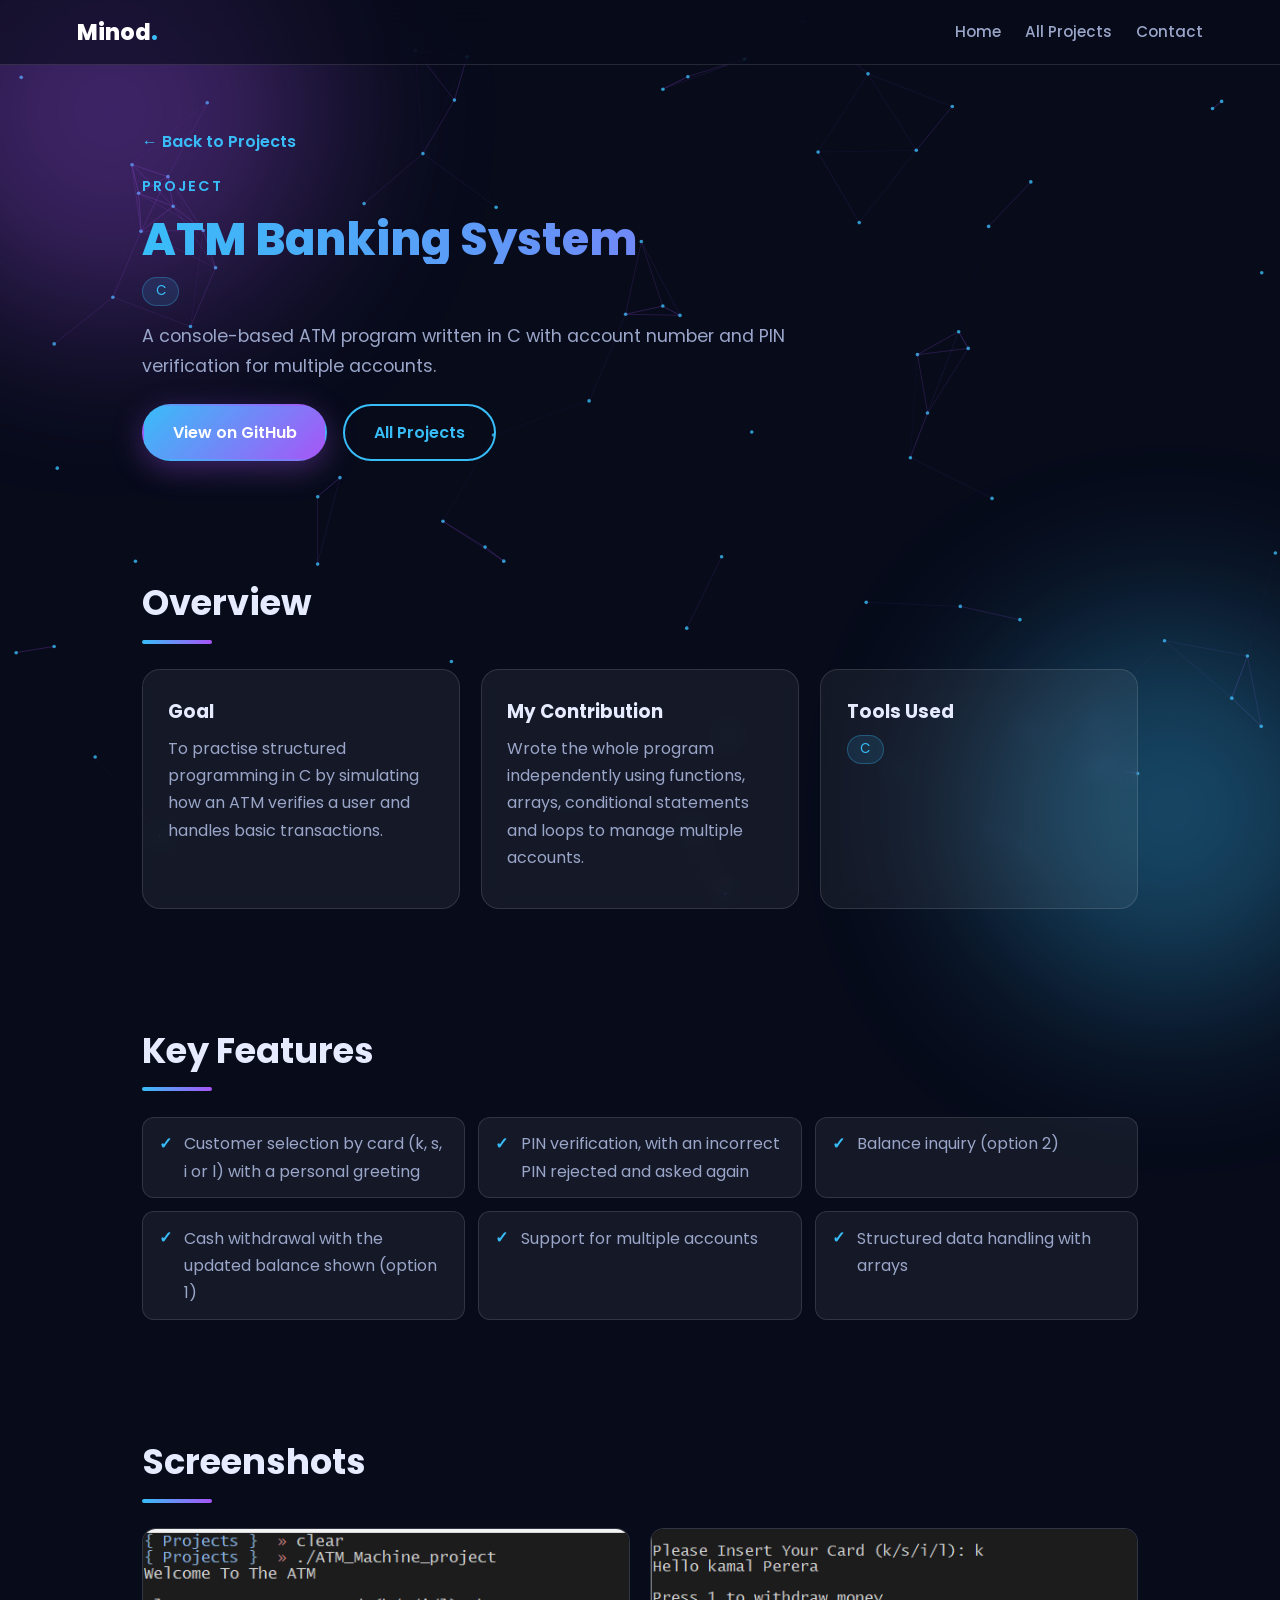
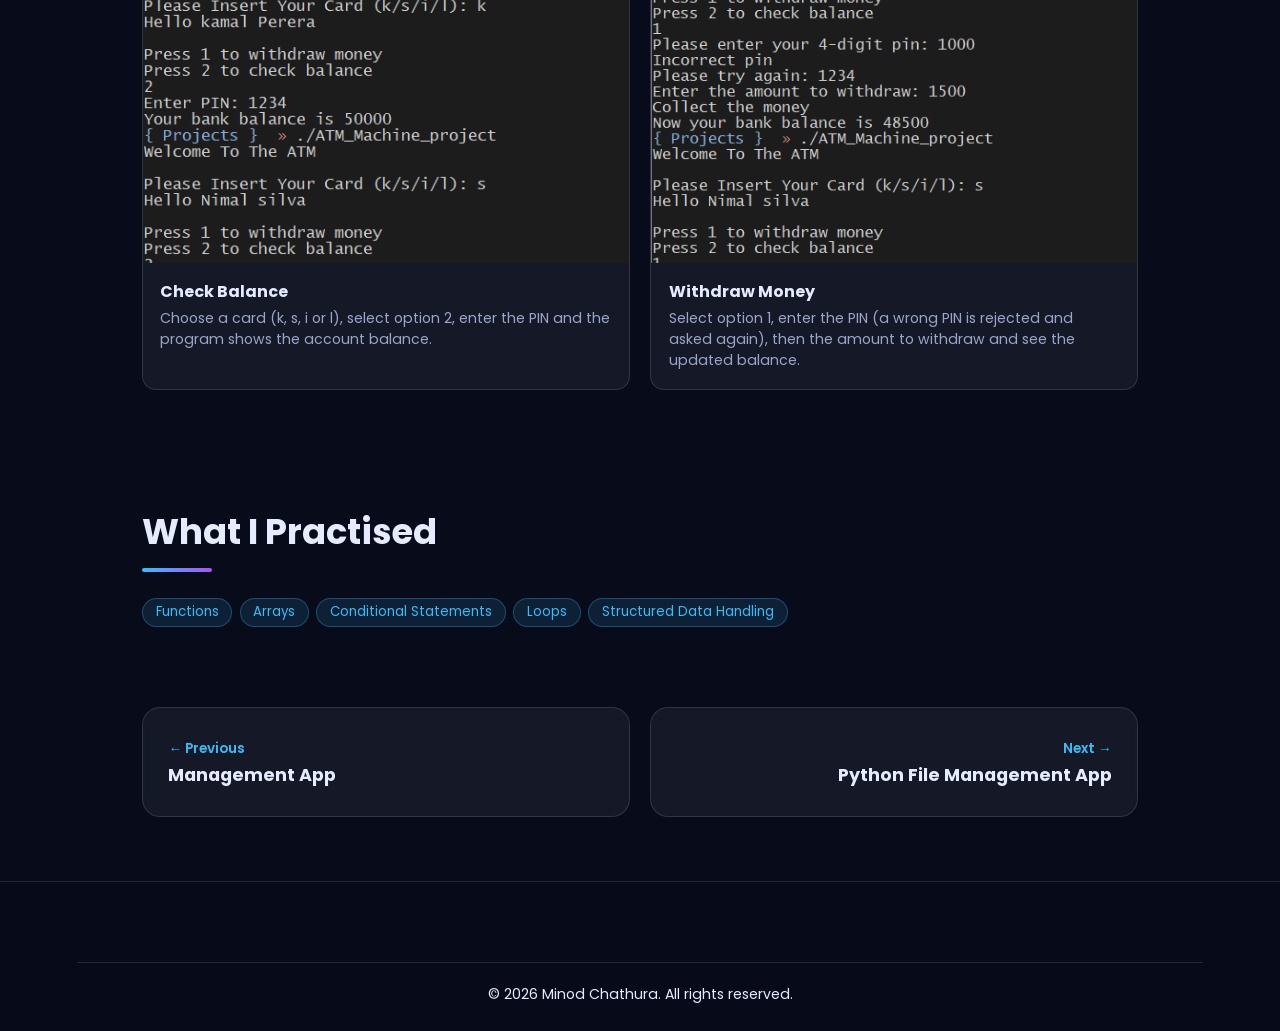
==== project-atm-system.html @ 1f804859 "Add files via upload Personal portfolio website built with HTML5, CSS3 and JavaScript (no frameworks" ====
<!doctype html>
<html lang="en">
  <head>
    <meta charset="UTF-8" />
    <meta name="viewport" content="width=device-width, initial-scale=1, viewport-fit=cover" />
    <meta name="description" content="ATM Banking System - project by Minod Chathura." />
    <title>ATM Banking System | Minod Chathura</title>
    <link rel="icon" type="image/jpeg" href="assets/profile.jpg" />
    <link
      href="https://fonts.googleapis.com/css2?family=Poppins:wght@300;400;500;600;700;800&display=swap"
      rel="stylesheet"
    />
    <link rel="stylesheet" href="style.css" />
  </head>
  <body class="project-page">
    <div id="progress"></div>
    <canvas id="bg"></canvas>
    <div class="blob b1"></div>
    <div class="blob b2"></div>
    <header class="nav">
      <a href="index.html" class="logo">Minod<span>.</span></a>
      <button class="menu-btn" id="menuBtn" aria-label="Toggle menu" aria-expanded="false">&#9776;</button>
      <nav id="navLinks">
        <a href="index.html">Home</a><a href="index.html#projects">All Projects</a
        ><a href="index.html#contact">Contact</a>
      </nav>
    </header>
    <main>
      <section class="p-hero">
        <a class="back" href="index.html#projects">&larr; Back to Projects</a>
        <p class="eyebrow">Project</p>
        <h1>ATM Banking System</h1>
        <p class="tags"><span>C</span></p>
        <p class="lead">
          A console-based ATM program written in C with account number and PIN verification for multiple
          accounts.
        </p>
        <div class="btns">
          <a
            class="btn primary"
            href="https://github.com/Minodchathura/ATM-Machine-project-"
            target="_blank"
            rel="noopener"
            >View on GitHub</a
          ><a class="btn" href="index.html#projects">All Projects</a>
        </div>
      </section>
      <section class="reveal">
        <h3 class="title">Overview</h3>
        <div class="cards">
          <div class="card">
            <h4>Goal</h4>
            <p>
              To practise structured programming in C by simulating how an ATM verifies a user and handles
              basic transactions.
            </p>
          </div>
          <div class="card">
            <h4>My Contribution</h4>
            <p>
              Wrote the whole program independently using functions, arrays, conditional statements and loops
              to manage multiple accounts.
            </p>
          </div>
          <div class="card">
            <h4>Tools Used</h4>
            <p class="tags"><span>C</span></p>
          </div>
        </div>
      </section>
      <section class="reveal">
        <h3 class="title">Key Features</h3>
        <ul class="feat">
          <li>Customer selection by card (k, s, i or l) with a personal greeting</li>
          <li>PIN verification, with an incorrect PIN rejected and asked again</li>
          <li>Balance inquiry (option 2)</li>
          <li>Cash withdrawal with the updated balance shown (option 1)</li>
          <li>Support for multiple accounts</li>
          <li>Structured data handling with arrays</li>
        </ul>
      </section>
      <section class="reveal">
        <h3 class="title">Screenshots</h3>
        <div class="gallery tall">
          <figure class="shot">
            <button
              type="button"
              class="shot-btn"
              data-full="assets/projects/atm/01-check-balance.png"
              data-cap="Check Balance: Choose a card (k, s, i or l), select option 2, enter the PIN and the program shows the account balance."
              aria-label="View Check Balance screenshot"
            >
              <img
                src="assets/projects/atm/01-check-balance.png"
                alt="ATM Banking System - Check Balance"
                loading="lazy"
              />
            </button>
            <figcaption>
              <b>Check Balance</b
              ><span
                >Choose a card (k, s, i or l), select option 2, enter the PIN and the program shows the
                account balance.</span
              >
            </figcaption>
          </figure>
          <figure class="shot">
            <button
              type="button"
              class="shot-btn"
              data-full="assets/projects/atm/02-withdraw-money.png"
              data-cap="Withdraw Money: Select option 1, enter the PIN (a wrong PIN is rejected and asked again), then the amount to withdraw and see the updated balance."
              aria-label="View Withdraw Money screenshot"
            >
              <img
                src="assets/projects/atm/02-withdraw-money.png"
                alt="ATM Banking System - Withdraw Money"
                loading="lazy"
              />
            </button>
            <figcaption>
              <b>Withdraw Money</b
              ><span
                >Select option 1, enter the PIN (a wrong PIN is rejected and asked again), then the amount to
                withdraw and see the updated balance.</span
              >
            </figcaption>
          </figure>
        </div>
      </section>
      <section class="reveal">
        <h3 class="title">What I Practised</h3>
        <p class="tags">
          <span>Functions</span><span>Arrays</span><span>Conditional Statements</span><span>Loops</span
          ><span>Structured Data Handling</span>
        </p>
      </section>
      <section class="pn">
        <a class="card" href="project-management-app.html"
          ><span>&larr; Previous</span><b>Management App</b></a
        >
        <a class="card next" href="project-file-manager.html"
          ><span>Next &rarr;</span><b>Python File Management App</b></a
        >
      </section>
    </main>
    <footer class="site-footer">
      <p class="copy">&copy; <span id="year"></span> Minod Chathura. All rights reserved.</p>
    </footer>
    <div id="lightbox" class="lightbox" hidden>
      <button class="lb-close" type="button" aria-label="Close">&times;</button>
      <button class="lb-nav lb-prev" type="button" aria-label="Previous">&#8249;</button>
      <figure>
        <img id="lbImg" alt="Screenshot full size" />
        <figcaption id="lbCap"></figcaption>
      </figure>
      <button class="lb-nav lb-next" type="button" aria-label="Next">&#8250;</button>
    </div>
    <script src="project.js"></script>
  </body>
</html>
---- style.css ----
:root {
  --bg: #070b1a;
  --glass: rgba(255, 255, 255, 0.06);
  --line: rgba(255, 255, 255, 0.12);
  --text: #e6ebff;
  --muted: #9aa6c9;
  --a: #38bdf8;
  --b: #a855f7;
  --c: #f472b6;
}
* {
  box-sizing: border-box;
  margin: 0;
  padding: 0;
}
html {
  scroll-behavior: smooth;
  scroll-padding-top: 70px;
}
body {
  font-family: "Poppins", "Segoe UI", Arial, sans-serif;
  background: var(--bg);
  color: var(--text);
  line-height: 1.7;
  overflow-x: hidden;
}
a {
  color: var(--a);
  text-decoration: none;
}
#bg {
  position: fixed;
  inset: 0;
  z-index: -2;
}
.blob {
  position: fixed;
  z-index: -1;
  border-radius: 50%;
  filter: blur(90px);
  opacity: 0.35;
  animation: float 14s ease-in-out infinite;
}
.b1 {
  width: 420px;
  height: 420px;
  background: var(--b);
  top: -100px;
  left: -100px;
}
.b2 {
  width: 380px;
  height: 380px;
  background: var(--a);
  bottom: -100px;
  right: -80px;
  animation-delay: -6s;
}
@keyframes float {
  50% {
    transform: translate(60px, 40px) scale(1.15);
  }
}
#progress {
  position: fixed;
  top: 0;
  left: 0;
  height: 3px;
  width: 0;
  background: linear-gradient(90deg, var(--a), var(--b), var(--c));
  z-index: 30;
}
.nav {
  position: fixed;
  top: 0;
  left: 0;
  right: 0;
  z-index: 20;
  display: flex;
  justify-content: space-between;
  align-items: center;
  padding: 0.8rem 6%;
  background: rgba(7, 11, 26, 0.6);
  backdrop-filter: blur(14px);
  border-bottom: 1px solid var(--line);
}
.logo {
  font-size: 1.4rem;
  font-weight: 800;
  color: #fff;
}
.logo span {
  color: var(--a);
}
nav a {
  margin-left: 1.5rem;
  color: var(--muted);
  font-weight: 500;
  font-size: 0.95rem;
  position: relative;
}
nav a::after {
  content: "";
  position: absolute;
  left: 0;
  bottom: -4px;
  height: 2px;
  width: 0;
  background: var(--a);
  transition: 0.3s;
}
nav a:hover,
nav a.active {
  color: #fff;
}
nav a:hover::after,
nav a.active::after {
  width: 100%;
}
.menu-btn {
  display: none;
  background: none;
  border: 0;
  color: #fff;
  font-size: 1.7rem;
  cursor: pointer;
}
section {
  padding: 6rem 6% 1rem;
  max-width: 1150px;
  margin: auto;
}
.hero {
  display: flex;
  align-items: center;
  justify-content: space-between;
  gap: 3rem;
  min-height: 100vh;
  padding-top: 7rem;
}
.hero-text {
  flex: 1;
}
.eyebrow {
  color: var(--a);
  font-weight: 600;
  letter-spacing: 2px;
  text-transform: uppercase;
  font-size: 0.9rem;
}
h1 {
  font-size: 3.8rem;
  font-weight: 800;
  line-height: 1.1;
  margin: 0.3rem 0;
  background: linear-gradient(90deg, var(--a), var(--b), var(--c), var(--a));
  background-size: 300% 100%;
  -webkit-background-clip: text;
  background-clip: text;
  color: transparent;
  animation: grad 6s linear infinite;
}
@keyframes grad {
  to {
    background-position: 300% 0;
  }
}
h2 {
  font-size: 1.5rem;
  font-weight: 600;
  min-height: 2.4rem;
}
.cursor {
  display: inline-block;
  width: 3px;
  height: 1.4rem;
  background: var(--a);
  margin-left: 3px;
  vertical-align: middle;
  animation: blink 1s steps(1) infinite;
}
@keyframes blink {
  50% {
    opacity: 0;
  }
}
.hero p {
  color: var(--muted);
  margin: 0.8rem 0;
}
.btns {
  margin-top: 1.4rem;
  display: flex;
  gap: 1rem;
  flex-wrap: wrap;
}
.btn {
  padding: 0.8rem 1.8rem;
  border-radius: 50px;
  font-weight: 600;
  border: 2px solid var(--a);
  color: var(--a);
  transition: 0.3s;
  display: inline-block;
}
.btn.primary {
  background: linear-gradient(135deg, var(--a), var(--b));
  border-color: transparent;
  color: #fff;
  box-shadow: 0 8px 30px rgba(168, 85, 247, 0.35);
}
.btn:hover {
  transform: translateY(-4px);
  box-shadow: 0 10px 30px rgba(56, 189, 248, 0.4);
}
.stats {
  display: flex;
  gap: 2rem;
  margin-top: 2rem;
  flex-wrap: wrap;
}
.stat b {
  display: block;
  font-size: 2rem;
  font-weight: 700;
  color: #fff;
}
.stat span {
  color: var(--muted);
  font-size: 0.85rem;
}
.hero-img {
  text-align: center;
}
.ring {
  position: relative;
  width: 290px;
  height: 290px;
  margin: auto;
  border-radius: 50%;
  padding: 6px;
  background: conic-gradient(var(--a), var(--b), var(--c), var(--a));
  animation: spin 8s linear infinite;
}
.ring img {
  width: 100%;
  height: 100%;
  object-fit: cover;
  border-radius: 50%;
  border: 6px solid var(--bg);
  animation: spin 8s linear infinite reverse;
  background: #111;
}
@keyframes spin {
  to {
    transform: rotate(360deg);
  }
}
.socials {
  display: flex;
  justify-content: center;
  gap: 1rem;
  margin-top: 1.6rem;
}
.socials a {
  width: 50px;
  height: 50px;
  border-radius: 50%;
  background: var(--glass);
  border: 1px solid var(--line);
  display: flex;
  align-items: center;
  justify-content: center;
  transition: 0.3s;
  backdrop-filter: blur(8px);
}
.socials svg {
  width: 22px;
  height: 22px;
  fill: var(--a);
  transition: 0.3s;
}
.socials a:hover {
  background: linear-gradient(135deg, var(--a), var(--b));
  transform: translateY(-6px) rotate(8deg);
  box-shadow: 0 10px 25px rgba(56, 189, 248, 0.5);
}
.socials a:hover svg {
  fill: #fff;
}
.title {
  font-size: 2.2rem;
  font-weight: 700;
  margin-bottom: 1.6rem;
}
.title::after {
  content: "";
  display: block;
  width: 70px;
  height: 4px;
  border-radius: 2px;
  margin-top: 0.4rem;
  background: linear-gradient(90deg, var(--a), var(--b));
}
section > p {
  color: var(--muted);
  margin-bottom: 1rem;
}
.cards {
  display: grid;
  grid-template-columns: repeat(auto-fit, minmax(270px, 1fr));
  gap: 1.3rem;
  margin-top: 1.2rem;
}
.card {
  position: relative;
  overflow: hidden;
  background: var(--glass);
  border: 1px solid var(--line);
  border-radius: 18px;
  padding: 1.6rem;
  backdrop-filter: blur(10px);
  transition:
    transform 0.2s,
    border-color 0.3s;
  transform-style: preserve-3d;
}
.card::before {
  content: "";
  position: absolute;
  inset: 0;
  background: radial-gradient(
    260px circle at var(--x, 50%) var(--y, 50%),
    rgba(56, 189, 248, 0.18),
    transparent 60%
  );
  opacity: 0;
  transition: 0.3s;
}
.card:hover {
  border-color: rgba(56, 189, 248, 0.6);
}
.card:hover::before {
  opacity: 1;
}
.card h4 {
  font-size: 1.15rem;
  margin-bottom: 0.5rem;
  position: relative;
}
.card p {
  color: var(--muted);
  margin-bottom: 0.7rem;
  position: relative;
}
.place {
  color: var(--a) !important;
  font-weight: 600;
}
.tags {
  display: flex;
  flex-wrap: wrap;
  gap: 0.45rem;
  position: relative;
}
.tags span {
  background: rgba(56, 189, 248, 0.12);
  border: 1px solid rgba(56, 189, 248, 0.3);
  color: var(--a);
  padding: 0.15rem 0.8rem;
  border-radius: 20px;
  font-size: 0.83rem;
  transition: 0.3s;
}
.tags span:hover {
  background: var(--a);
  color: #07101f;
  transform: scale(1.08);
}
.link {
  font-weight: 600;
  position: relative;
}
.timeline {
  border-left: 2px solid var(--line);
  padding-left: 2rem;
  margin-left: 0.5rem;
}
.item {
  position: relative;
  margin-bottom: 2rem;
}
.item::before {
  content: "";
  position: absolute;
  left: -2.6rem;
  top: 0.5rem;
  width: 16px;
  height: 16px;
  border-radius: 50%;
  background: var(--a);
  box-shadow:
    0 0 0 6px rgba(56, 189, 248, 0.2),
    0 0 20px var(--a);
}
.item p {
  color: var(--muted);
  margin-bottom: 0.5rem;
}
.item h4 {
  font-size: 1.2rem;
}
.date {
  color: var(--a);
  font-size: 0.9rem;
  font-weight: 600;
}
.contact {
  list-style: none;
  margin-bottom: 1.6rem;
}
.contact li {
  margin-bottom: 0.6rem;
  color: var(--muted);
}
.contact strong {
  color: #fff;
}

#top {
  position: fixed;
  right: 20px;
  bottom: 20px;
  width: 46px;
  height: 46px;
  border-radius: 50%;
  border: 0;
  background: linear-gradient(135deg, var(--a), var(--b));
  color: #fff;
  font-size: 1.2rem;
  cursor: pointer;
  opacity: 0;
  pointer-events: none;
  transition: 0.3s;
  z-index: 20;
}
#top.show {
  opacity: 1;
  pointer-events: auto;
}
.js .reveal {
  opacity: 0;
  transform: translateY(40px);
  transition:
    opacity 0.8s,
    transform 0.8s;
}
.js .reveal.show {
  opacity: 1;
  transform: none;
}
@media (max-width: 800px) {
  .menu-btn {
    display: block;
  }
  nav {
    display: none;
    position: absolute;
    top: 100%;
    left: 0;
    right: 0;
    background: rgba(7, 11, 26, 0.95);
    flex-direction: column;
    padding: 1rem 6%;
  }
  nav.open {
    display: flex;
  }
  nav a {
    margin: 0.6rem 0;
  }
  .hero {
    flex-direction: column-reverse;
    text-align: center;
    gap: 1.5rem;
  }
  .btns,
  .stats {
    justify-content: center;
  }
  h1 {
    font-size: 2.5rem;
  }
  .ring {
    width: 220px;
    height: 220px;
  }
}
@media (prefers-reduced-motion: reduce) {
  * {
    animation: none !important;
    transition: none !important;
  }
  .js .reveal {
    opacity: 1;
    transform: none;
  }
}
.contact-grid {
  display: grid;
  grid-template-columns: 1fr 1.1fr;
  gap: 2rem;
  align-items: start;
}
.contact-info p {
  color: var(--muted);
  margin-bottom: 1rem;
}
.form h4 {
  font-size: 1.3rem;
  margin-bottom: 1rem;
}
.field {
  margin-bottom: 1rem;
  position: relative;
}
.field label {
  display: block;
  font-size: 0.9rem;
  font-weight: 600;
  margin-bottom: 0.35rem;
  color: #fff;
}
.field input,
.field textarea {
  width: 100%;
  padding: 0.8rem 1rem;
  border-radius: 10px;
  border: 1px solid var(--line);
  background: rgba(255, 255, 255, 0.05);
  color: var(--text);
  font: inherit;
  transition: 0.3s;
  resize: vertical;
}
.field input:focus,
.field textarea:focus {
  outline: none;
  border-color: var(--a);
  box-shadow: 0 0 0 3px rgba(56, 189, 248, 0.25);
}
.field.invalid input,
.field.invalid textarea {
  border-color: #f87171;
}
.err {
  display: block;
  color: #f87171;
  font-size: 0.8rem;
  min-height: 1.1rem;
}
.form button {
  cursor: pointer;
  font: inherit;
  font-weight: 600;
}
.status {
  margin-top: 0.8rem;
  font-weight: 500;
  min-height: 1.4rem;
}
.status.ok {
  color: #4ade80;
}
.status.bad {
  color: #f87171;
}
.site-footer {
  margin-top: 5rem;
  padding: 3rem 6% 1.5rem;
  border-top: 1px solid var(--line);
  background: rgba(7, 11, 26, 0.6);
  backdrop-filter: blur(10px);
}
.foot-grid {
  max-width: 1150px;
  margin: auto;
  display: grid;
  grid-template-columns: 2fr 1fr 1fr;
  gap: 2rem;
}
.foot-grid p {
  color: var(--muted);
  margin-top: 0.6rem;
  font-size: 0.92rem;
}
.foot-grid h5 {
  font-size: 1rem;
  margin-bottom: 0.8rem;
}
.foot-grid > div > a:not(.logo) {
  display: block;
  color: var(--muted);
  margin-bottom: 0.4rem;
  font-size: 0.92rem;
}
.foot-grid > div > a:not(.logo):hover {
  color: var(--a);
}
.socials.left {
  justify-content: flex-start;
  margin-top: 0;
}
.copy {
  text-align: center;
  max-width: 1150px;
  margin: 2rem auto 0;
  padding-top: 1.2rem;
  border-top: 1px solid var(--line);
  font-size: 0.88rem;
}
@media (max-width: 800px) {
  .contact-grid,
  .foot-grid {
    grid-template-columns: 1fr;
  }
  .socials.left {
    justify-content: flex-start;
  }
}

/* ---------- Certifications ---------- */
.subtitle {
  font-size: 1.4rem;
  margin: 2.5rem 0 0.5rem;
}
.cert-grid {
  display: grid;
  grid-template-columns: repeat(auto-fit, minmax(280px, 1fr));
  gap: 1.4rem;
}
.cert {
  padding: 0;
  display: flex;
  flex-direction: column;
}
.cert-img {
  position: relative;
  display: block;
  width: 100%;
  padding: 0;
  border: 0;
  background: #000;
  cursor: zoom-in;
  overflow: hidden;
  border-bottom: 1px solid var(--line);
}
.cert-img img {
  display: block;
  width: 100%;
  aspect-ratio: 800 / 565;
  object-fit: cover;
  transition: transform 0.6s;
}
.cert-img::after {
  content: "";
  position: absolute;
  top: 0;
  left: -75%;
  width: 50%;
  height: 100%;
  background: linear-gradient(120deg, transparent, rgba(255, 255, 255, 0.35), transparent);
  transform: skewX(-20deg);
}
.cert:hover .cert-img::after {
  left: 125%;
  transition: left 0.8s;
}
.cert:hover .cert-img img {
  transform: scale(1.06);
}
.cert-view {
  position: absolute;
  inset: auto 0 0 0;
  padding: 0.6rem;
  text-align: center;
  font:
    600 0.85rem "Poppins",
    sans-serif;
  color: #fff;
  background: linear-gradient(transparent, rgba(7, 11, 26, 0.9));
  opacity: 0;
  transform: translateY(10px);
  transition: 0.3s;
}
.cert:hover .cert-view,
.cert-img:focus-visible .cert-view {
  opacity: 1;
  transform: none;
}
.cert-body {
  position: relative;
  padding: 1.3rem 1.5rem 1.5rem;
}
.cert-issuer {
  color: var(--a) !important;
  font-size: 0.8rem;
  font-weight: 600;
  letter-spacing: 1px;
  text-transform: uppercase;
  margin-bottom: 0.2rem !important;
}
.cert-date {
  display: inline-block;
  font-size: 0.8rem;
  color: var(--c);
  border: 1px solid rgba(244, 114, 182, 0.4);
  border-radius: 20px;
  padding: 0 0.7rem;
  margin-bottom: 0.6rem;
}
.cert-code {
  font-size: 0.8rem;
  opacity: 0.8;
}
.lightbox {
  position: fixed;
  inset: 0;
  z-index: 50;
  display: flex;
  align-items: center;
  justify-content: center;
  background: rgba(3, 6, 18, 0.9);
  backdrop-filter: blur(6px);
  padding: 1rem;
}
.lightbox[hidden] {
  display: none;
}
.lightbox img {
  max-width: 94vw;
  max-height: 88vh;
  border-radius: 10px;
  box-shadow: 0 20px 80px rgba(0, 0, 0, 0.6);
  animation: pop 0.3s;
}
@keyframes pop {
  from {
    transform: scale(0.9);
    opacity: 0;
  }
}
.lb-close {
  position: absolute;
  top: 14px;
  right: 22px;
  background: none;
  border: 0;
  color: #fff;
  font-size: 2.6rem;
  cursor: pointer;
  line-height: 1;
}

/* ---------- Project cards (home page) ---------- */
.proj {
  padding: 0;
  display: flex;
  flex-direction: column;
}
.proj-cover {
  display: block;
  overflow: hidden;
  border-bottom: 1px solid var(--line);
  background: #0b1020;
}
.proj-cover img {
  display: block;
  width: 100%;
  aspect-ratio: 16 / 10;
  object-fit: cover;
  object-position: top;
  transition: transform 0.6s;
}
.proj:hover .proj-cover img {
  transform: scale(1.06);
}
.proj-cover.ph {
  aspect-ratio: 16 / 10;
  display: flex;
  align-items: center;
  justify-content: center;
  background: linear-gradient(135deg, #0ea5e9, #7c3aed);
}
.proj-cover.ph span {
  font-size: 4.5rem;
  font-weight: 800;
  color: rgba(255, 255, 255, 0.9);
}
.proj-body {
  position: relative;
  padding: 1.3rem 1.5rem 1.5rem;
  display: flex;
  flex-direction: column;
  flex: 1;
}
.proj-body .tags {
  margin-bottom: 0.7rem;
}
.proj-links {
  margin-top: auto;
  display: flex;
  align-items: center;
  gap: 1.2rem;
  flex-wrap: wrap;
}
.btn.small {
  padding: 0.45rem 1.2rem;
  font-size: 0.9rem;
}

/* ---------- Project detail pages ---------- */
.p-hero {
  padding-top: 8rem;
}
.p-hero h1 {
  font-size: 2.8rem;
  margin: 0.3rem 0 0.8rem;
}
.p-hero .lead {
  color: var(--muted);
  font-size: 1.1rem;
  max-width: 720px;
  margin: 1rem 0;
}
.back {
  display: inline-block;
  margin-bottom: 1.2rem;
  font-weight: 600;
}
.feat {
  list-style: none;
  display: grid;
  grid-template-columns: repeat(auto-fit, minmax(300px, 1fr));
  gap: 0.8rem;
}
.feat li {
  position: relative;
  padding: 0.8rem 1rem 0.8rem 2.6rem;
  background: var(--glass);
  border: 1px solid var(--line);
  border-radius: 12px;
  color: var(--muted);
}
.feat li::before {
  content: "\2713";
  position: absolute;
  left: 1rem;
  top: 0.75rem;
  color: var(--a);
  font-weight: 700;
}
.gallery {
  display: grid;
  grid-template-columns: repeat(auto-fill, minmax(300px, 1fr));
  gap: 1.3rem;
}
.shot {
  background: var(--glass);
  border: 1px solid var(--line);
  border-radius: 14px;
  overflow: hidden;
  transition: 0.3s;
}
.shot:hover {
  border-color: var(--a);
  transform: translateY(-4px);
}
.shot-btn {
  display: block;
  width: 100%;
  padding: 0;
  border: 0;
  background: #0b1020;
  cursor: zoom-in;
}
.shot-btn img {
  display: block;
  width: 100%;
  aspect-ratio: 16 / 10;
  object-fit: contain;
  transition: transform 0.4s;
}
.shot:hover .shot-btn img {
  transform: scale(1.04);
}
.shot figcaption {
  padding: 0.9rem 1.1rem 1.1rem;
}
.shot figcaption b {
  display: block;
  margin-bottom: 0.2rem;
}
.shot figcaption span {
  color: var(--muted);
  font-size: 0.88rem;
  line-height: 1.5;
  display: block;
}
.soon {
  border-style: dashed;
  text-align: center;
}
.pn {
  display: grid;
  grid-template-columns: 1fr 1fr;
  gap: 1.2rem;
  padding-top: 3rem;
}
.pn .card {
  display: block;
  color: var(--text);
}
.pn .card span {
  color: var(--a);
  font-size: 0.85rem;
  font-weight: 600;
}
.pn .card b {
  display: block;
  font-size: 1.1rem;
}
.pn .next {
  text-align: right;
}
.project-page .site-footer {
  margin-top: 3rem;
}
.lightbox figure {
  text-align: center;
  max-width: 94vw;
}
.lightbox figcaption {
  color: var(--muted);
  margin-top: 0.8rem;
  font-size: 0.92rem;
  max-width: 720px;
  margin-inline: auto;
}
.lb-nav {
  position: absolute;
  top: 50%;
  transform: translateY(-50%);
  background: rgba(255, 255, 255, 0.1);
  border: 0;
  color: #fff;
  font-size: 2.4rem;
  width: 48px;
  height: 48px;
  border-radius: 50%;
  cursor: pointer;
  line-height: 1;
}
.lb-nav:hover {
  background: var(--a);
}
.lb-prev {
  left: 14px;
}
.lb-next {
  right: 14px;
}
@media (max-width: 800px) {
  .pn {
    grid-template-columns: 1fr;
  }
  .p-hero h1 {
    font-size: 2.1rem;
  }
}

/* ---------- Animated project covers (home page) ---------- */
.proj-cover.anim {
  position: relative;
  display: flex;
  align-items: center;
  justify-content: center;
  aspect-ratio: 16 / 10;
  overflow: hidden;
  background: var(--g);
}
.proj-cover.anim::before {
  content: "";
  position: absolute;
  width: 160%;
  aspect-ratio: 1;
  background: radial-gradient(circle, rgba(255, 255, 255, 0.22), transparent 60%);
  animation: drift 9s ease-in-out infinite alternate;
}
@keyframes drift {
  from {
    transform: translate(-25%, -20%);
  }
  to {
    transform: translate(20%, 15%);
  }
}
.mock {
  position: relative;
  width: 82%;
  overflow: hidden;
  border-radius: 10px;
  background: rgba(7, 11, 26, 0.92);
  box-shadow: 0 14px 40px rgba(0, 0, 0, 0.45);
  font:
    500 0.74rem/1.65 Consolas,
    "Courier New",
    monospace;
  color: #cbd5e1;
  animation: bob 5s ease-in-out infinite;
}
@keyframes bob {
  50% {
    transform: translateY(-6px);
  }
}
.mock-bar {
  display: flex;
  gap: 6px;
  padding: 7px 10px;
  background: rgba(255, 255, 255, 0.08);
}
.mock-bar i {
  width: 9px;
  height: 9px;
  border-radius: 50%;
  background: #f87171;
}
.mock-bar i:nth-child(2) {
  background: #fbbf24;
}
.mock-bar i:nth-child(3) {
  background: #4ade80;
}
.mock-body {
  padding: 0.6rem 0.8rem 0.7rem;
}
.ln {
  display: block;
  width: 0;
  overflow: hidden;
  white-space: nowrap;
  animation: typeLn 11s steps(32, end) infinite both;
  animation-delay: calc(var(--i) * 0.9s);
}
@keyframes typeLn {
  0% {
    width: 0;
  }
  10%,
  85% {
    width: 100%;
  }
  100% {
    width: 0;
  }
}
.mock .k {
  color: #c084fc;
}
.mock .c {
  color: #64748b;
}
.cur {
  display: inline-block;
  width: 7px;
  height: 1em;
  background: var(--a);
  vertical-align: -2px;
  animation: blink 1s steps(1) infinite;
}
@media (prefers-reduced-motion: reduce) {
  .ln {
    width: 100% !important;
  }
}

/* tall terminal screenshots (ATM): crop the thumbnail to the top, full image opens on click */
.gallery.tall {
  grid-template-columns: repeat(auto-fill, minmax(320px, 1fr));
}
.gallery.tall .shot-btn img {
  object-fit: cover;
  object-position: top;
  aspect-ratio: 16 / 11;
}
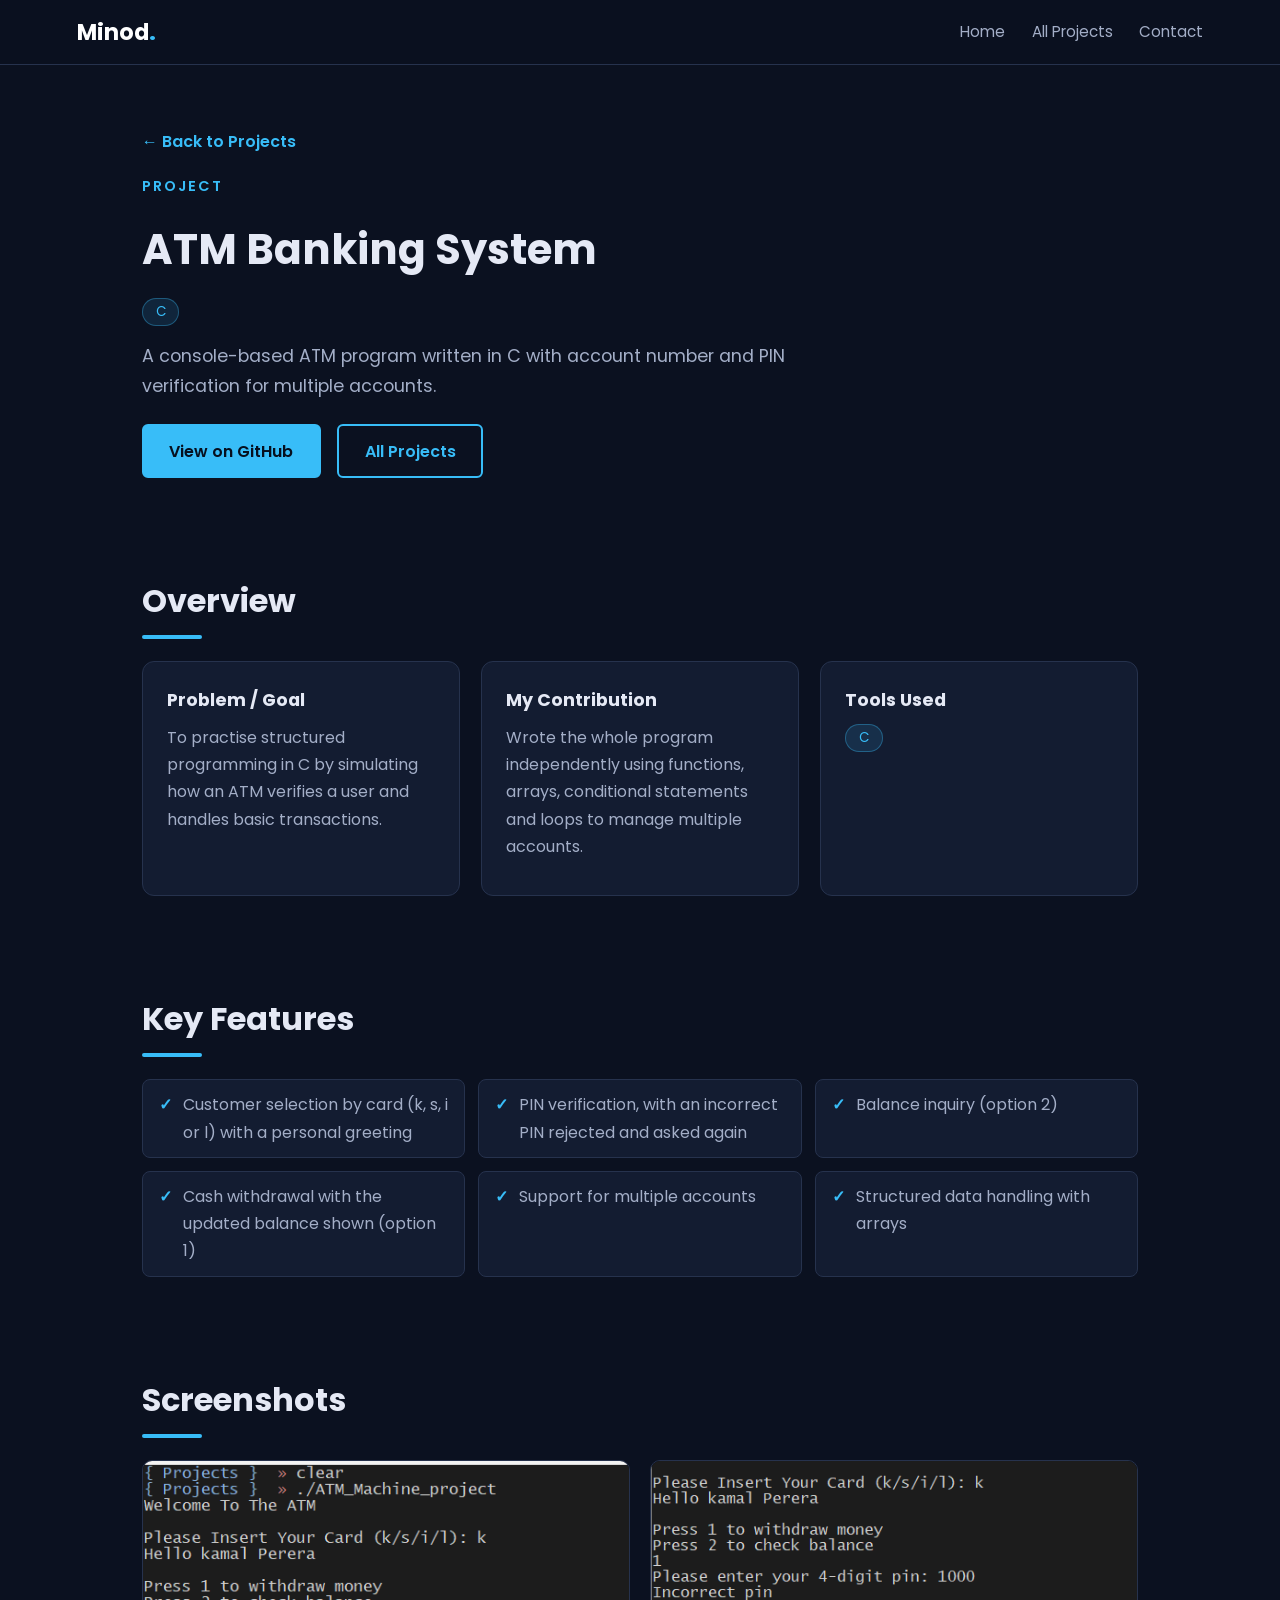
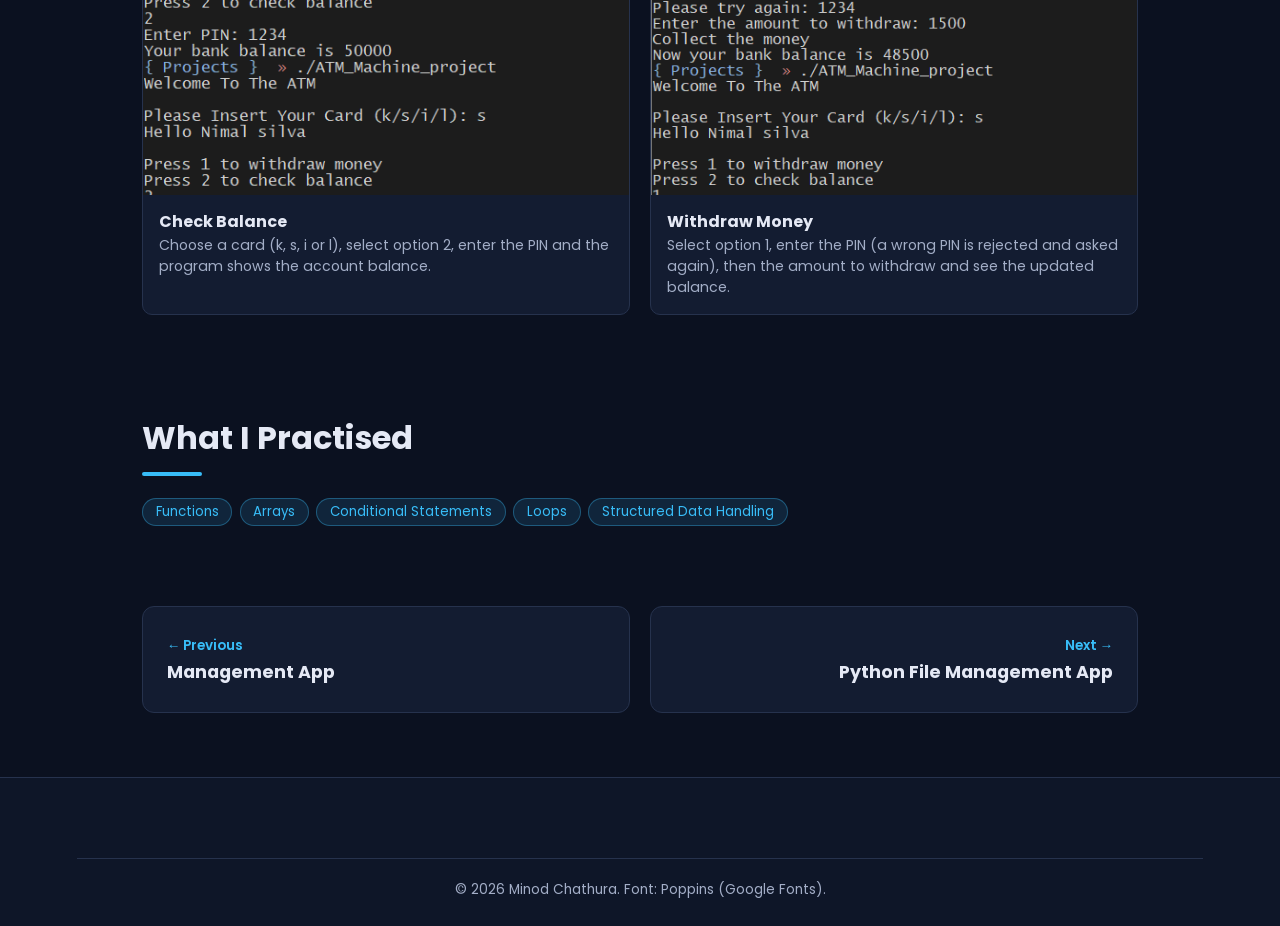
==== commit 3cf0c152: "Add files via upload" ====
--- a/project-atm-system.html
+++ b/project-atm-system.html
@@ -1,66 +1,53 @@
-<!doctype html>
+<!DOCTYPE html>
 <html lang="en">
   <head>
     <meta charset="UTF-8" />
-    <meta name="viewport" content="width=device-width, initial-scale=1, viewport-fit=cover" />
+    <meta name="viewport" content="width=device-width, initial-scale=1" />
     <meta name="description" content="ATM Banking System - project by Minod Chathura." />
     <title>ATM Banking System | Minod Chathura</title>
-    <link rel="icon" type="image/jpeg" href="assets/profile.jpg" />
+    <link rel="icon" type="image/jpeg" href="assets/profile.jpeg" />
     <link
-      href="https://fonts.googleapis.com/css2?family=Poppins:wght@300;400;500;600;700;800&display=swap"
+      href="https://fonts.googleapis.com/css2?family=Poppins:wght@400;500;600;700&display=swap"
       rel="stylesheet"
     />
     <link rel="stylesheet" href="style.css" />
   </head>
   <body class="project-page">
-    <div id="progress"></div>
-    <canvas id="bg"></canvas>
-    <div class="blob b1"></div>
-    <div class="blob b2"></div>
+    <a class="skip" href="#main">Skip to main content</a>
+
     <header class="nav">
       <a href="index.html" class="logo">Minod<span>.</span></a>
       <button class="menu-btn" id="menuBtn" aria-label="Toggle menu" aria-expanded="false">&#9776;</button>
-      <nav id="navLinks">
-        <a href="index.html">Home</a><a href="index.html#projects">All Projects</a
-        ><a href="index.html#contact">Contact</a>
+      <nav id="navLinks" aria-label="Main navigation">
+        <a href="index.html">Home</a>
+        <a href="index.html#projects">All Projects</a>
+        <a href="index.html#contact">Contact</a>
       </nav>
     </header>
-    <main>
+
+    <main id="main">
       <section class="p-hero">
         <a class="back" href="index.html#projects">&larr; Back to Projects</a>
         <p class="eyebrow">Project</p>
         <h1>ATM Banking System</h1>
         <p class="tags"><span>C</span></p>
-        <p class="lead">
-          A console-based ATM program written in C with account number and PIN verification for multiple
-          accounts.
-        </p>
+        <p class="lead">A console-based ATM program written in C with account number and PIN verification for multiple accounts.</p>
         <div class="btns">
-          <a
-            class="btn primary"
-            href="https://github.com/Minodchathura/ATM-Machine-project-"
-            target="_blank"
-            rel="noopener"
-            >View on GitHub</a
-          ><a class="btn" href="index.html#projects">All Projects</a>
+          <a class="btn primary" href="https://github.com/Minodchathura/ATM-Machine-project-" target="_blank" rel="noopener">View on GitHub</a>
+          <a class="btn" href="index.html#projects">All Projects</a>
         </div>
       </section>
+
       <section class="reveal">
         <h3 class="title">Overview</h3>
         <div class="cards">
           <div class="card">
-            <h4>Goal</h4>
-            <p>
-              To practise structured programming in C by simulating how an ATM verifies a user and handles
-              basic transactions.
-            </p>
+            <h4>Problem / Goal</h4>
+            <p>To practise structured programming in C by simulating how an ATM verifies a user and handles basic transactions.</p>
           </div>
           <div class="card">
             <h4>My Contribution</h4>
-            <p>
-              Wrote the whole program independently using functions, arrays, conditional statements and loops
-              to manage multiple accounts.
-            </p>
+            <p>Wrote the whole program independently using functions, arrays, conditional statements and loops to manage multiple accounts.</p>
           </div>
           <div class="card">
             <h4>Tools Used</h4>
@@ -68,6 +55,7 @@
           </div>
         </div>
       </section>
+
       <section class="reveal">
         <h3 class="title">Key Features</h3>
         <ul class="feat">
@@ -79,6 +67,7 @@
           <li>Structured data handling with arrays</li>
         </ul>
       </section>
+
       <section class="reveal">
         <h3 class="title">Screenshots</h3>
         <div class="gallery tall">
@@ -87,75 +76,54 @@
               type="button"
               class="shot-btn"
               data-full="assets/projects/atm/01-check-balance.png"
-              data-cap="Check Balance: Choose a card (k, s, i or l), select option 2, enter the PIN and the program shows the account balance."
-              aria-label="View Check Balance screenshot"
+              data-alt="Check Balance: Choose a card (k, s, i or l), select option 2, enter the PIN and the program shows the account balance."
+              aria-label="View Check Balance screenshot in full size"
             >
-              <img
-                src="assets/projects/atm/01-check-balance.png"
-                alt="ATM Banking System - Check Balance"
-                loading="lazy"
-              />
+              <img src="assets/projects/atm/01-check-balance.png" alt="ATM Banking System - Check Balance" loading="lazy" />
             </button>
-            <figcaption>
-              <b>Check Balance</b
-              ><span
-                >Choose a card (k, s, i or l), select option 2, enter the PIN and the program shows the
-                account balance.</span
-              >
-            </figcaption>
+            <figcaption><b>Check Balance</b><span>Choose a card (k, s, i or l), select option 2, enter the PIN and the program shows the account balance.</span></figcaption>
           </figure>
           <figure class="shot">
             <button
               type="button"
               class="shot-btn"
               data-full="assets/projects/atm/02-withdraw-money.png"
-              data-cap="Withdraw Money: Select option 1, enter the PIN (a wrong PIN is rejected and asked again), then the amount to withdraw and see the updated balance."
-              aria-label="View Withdraw Money screenshot"
+              data-alt="Withdraw Money: Select option 1, enter the PIN (a wrong PIN is rejected and asked again), then the amount to withdraw and see the updated balance."
+              aria-label="View Withdraw Money screenshot in full size"
             >
-              <img
-                src="assets/projects/atm/02-withdraw-money.png"
-                alt="ATM Banking System - Withdraw Money"
-                loading="lazy"
-              />
+              <img src="assets/projects/atm/02-withdraw-money.png" alt="ATM Banking System - Withdraw Money" loading="lazy" />
             </button>
-            <figcaption>
-              <b>Withdraw Money</b
-              ><span
-                >Select option 1, enter the PIN (a wrong PIN is rejected and asked again), then the amount to
-                withdraw and see the updated balance.</span
-              >
-            </figcaption>
+            <figcaption><b>Withdraw Money</b><span>Select option 1, enter the PIN (a wrong PIN is rejected and asked again), then the amount to withdraw and see the updated balance.</span></figcaption>
           </figure>
         </div>
       </section>
+
       <section class="reveal">
         <h3 class="title">What I Practised</h3>
-        <p class="tags">
-          <span>Functions</span><span>Arrays</span><span>Conditional Statements</span><span>Loops</span
-          ><span>Structured Data Handling</span>
-        </p>
+        <p class="tags"><span>Functions</span><span>Arrays</span><span>Conditional Statements</span><span>Loops</span><span>Structured Data Handling</span></p>
       </section>
+
       <section class="pn">
-        <a class="card" href="project-management-app.html"
-          ><span>&larr; Previous</span><b>Management App</b></a
-        >
-        <a class="card next" href="project-file-manager.html"
-          ><span>Next &rarr;</span><b>Python File Management App</b></a
-        >
+        <a class="card" href="project-management-app.html"><span>&larr; Previous</span><b>Management App</b></a>
+        <a class="card next" href="project-file-manager.html"><span>Next &rarr;</span><b>Python File Management App</b></a>
       </section>
     </main>
+
     <footer class="site-footer">
-      <p class="copy">&copy; <span id="year"></span> Minod Chathura. All rights reserved.</p>
+      <p class="copy">&copy; <span id="year">2026</span> Minod Chathura. Font: Poppins (Google Fonts).</p>
     </footer>
+
+    <!-- lightbox for screenshots -->
     <div id="lightbox" class="lightbox" hidden>
       <button class="lb-close" type="button" aria-label="Close">&times;</button>
-      <button class="lb-nav lb-prev" type="button" aria-label="Previous">&#8249;</button>
+      <button class="lb-nav lb-prev" type="button" aria-label="Previous screenshot">&#8249;</button>
       <figure>
-        <img id="lbImg" alt="Screenshot full size" />
+        <img id="lbImg" alt="" />
         <figcaption id="lbCap"></figcaption>
       </figure>
-      <button class="lb-nav lb-next" type="button" aria-label="Next">&#8250;</button>
+      <button class="lb-nav lb-next" type="button" aria-label="Next screenshot">&#8250;</button>
     </div>
-    <script src="project.js"></script>
+
+    <script src="script.js"></script>
   </body>
 </html>
--- a/style.css
+++ b/style.css
@@ -1,75 +1,68 @@
+/* Minod Chathura - portfolio styles */
+
 :root {
-  --bg: #070b1a;
-  --glass: rgba(255, 255, 255, 0.06);
-  --line: rgba(255, 255, 255, 0.12);
-  --text: #e6ebff;
-  --muted: #9aa6c9;
-  --a: #38bdf8;
-  --b: #a855f7;
-  --c: #f472b6;
-}
+  --bg: #0b1120;
+  --card: #131c31;
+  --line: #26324d;
+  --text: #e5e9f5;
+  --muted: #a3aec7;
+  --accent: #38bdf8;
+  --accent-dark: #0ea5e9;
+}
+
 * {
   box-sizing: border-box;
   margin: 0;
   padding: 0;
 }
+
 html {
   scroll-behavior: smooth;
   scroll-padding-top: 70px;
 }
+
 body {
   font-family: "Poppins", "Segoe UI", Arial, sans-serif;
   background: var(--bg);
   color: var(--text);
   line-height: 1.7;
-  overflow-x: hidden;
-}
+}
+
 a {
-  color: var(--a);
+  color: var(--accent);
   text-decoration: none;
 }
-#bg {
-  position: fixed;
-  inset: 0;
-  z-index: -2;
-}
-.blob {
-  position: fixed;
-  z-index: -1;
-  border-radius: 50%;
-  filter: blur(90px);
-  opacity: 0.35;
-  animation: float 14s ease-in-out infinite;
-}
-.b1 {
-  width: 420px;
-  height: 420px;
-  background: var(--b);
-  top: -100px;
-  left: -100px;
-}
-.b2 {
-  width: 380px;
-  height: 380px;
-  background: var(--a);
-  bottom: -100px;
-  right: -80px;
-  animation-delay: -6s;
-}
-@keyframes float {
-  50% {
-    transform: translate(60px, 40px) scale(1.15);
-  }
-}
-#progress {
-  position: fixed;
-  top: 0;
-  left: 0;
-  height: 3px;
-  width: 0;
-  background: linear-gradient(90deg, var(--a), var(--b), var(--c));
-  z-index: 30;
-}
+
+a:hover {
+  text-decoration: underline;
+}
+
+/* keyboard focus - visible outline for accessibility */
+a:focus-visible,
+button:focus-visible,
+input:focus-visible,
+textarea:focus-visible {
+  outline: 3px solid #facc15;
+  outline-offset: 2px;
+}
+
+/* skip link (only shows when focused with keyboard) */
+.skip {
+  position: absolute;
+  left: 10px;
+  top: -60px;
+  background: var(--accent);
+  color: #06101f;
+  padding: 0.5rem 1rem;
+  border-radius: 6px;
+  z-index: 100;
+}
+
+.skip:focus {
+  top: 10px;
+}
+
+/* ---------- navigation ---------- */
 .nav {
   position: fixed;
   top: 0;
@@ -80,43 +73,38 @@
   justify-content: space-between;
   align-items: center;
   padding: 0.8rem 6%;
-  background: rgba(7, 11, 26, 0.6);
-  backdrop-filter: blur(14px);
+  background: rgba(11, 17, 32, 0.95);
   border-bottom: 1px solid var(--line);
 }
+
 .logo {
   font-size: 1.4rem;
-  font-weight: 800;
+  font-weight: 700;
   color: #fff;
 }
+
 .logo span {
-  color: var(--a);
-}
+  color: var(--accent);
+}
+
+.logo:hover {
+  text-decoration: none;
+}
+
 nav a {
-  margin-left: 1.5rem;
-  color: var(--muted);
-  font-weight: 500;
+  margin-left: 1.4rem;
+  color: var(--muted);
   font-size: 0.95rem;
-  position: relative;
-}
-nav a::after {
-  content: "";
-  position: absolute;
-  left: 0;
-  bottom: -4px;
-  height: 2px;
-  width: 0;
-  background: var(--a);
-  transition: 0.3s;
-}
+  padding-bottom: 4px;
+}
+
 nav a:hover,
 nav a.active {
   color: #fff;
-}
-nav a:hover::after,
-nav a.active::after {
-  width: 100%;
-}
+  text-decoration: none;
+  border-bottom: 2px solid var(--accent);
+}
+
 .menu-btn {
   display: none;
   background: none;
@@ -125,11 +113,40 @@
   font-size: 1.7rem;
   cursor: pointer;
 }
+
+/* ---------- sections ---------- */
 section {
-  padding: 6rem 6% 1rem;
   max-width: 1150px;
   margin: auto;
-}
+  padding: 5rem 6% 1rem;
+}
+
+.title {
+  font-size: 2rem;
+  margin-bottom: 1.4rem;
+}
+
+.title::after {
+  content: "";
+  display: block;
+  width: 60px;
+  height: 4px;
+  margin-top: 0.4rem;
+  background: var(--accent);
+  border-radius: 2px;
+}
+
+.subtitle {
+  font-size: 1.4rem;
+  margin: 2.5rem 0 0.8rem;
+}
+
+section > p {
+  color: var(--muted);
+  margin-bottom: 1rem;
+}
+
+/* ---------- home / hero ---------- */
 .hero {
   display: flex;
   align-items: center;
@@ -138,450 +155,459 @@
   min-height: 100vh;
   padding-top: 7rem;
 }
+
 .hero-text {
   flex: 1;
 }
+
 .eyebrow {
-  color: var(--a);
+  color: var(--accent);
   font-weight: 600;
   letter-spacing: 2px;
   text-transform: uppercase;
   font-size: 0.9rem;
 }
-h1 {
-  font-size: 3.8rem;
-  font-weight: 800;
-  line-height: 1.1;
+
+.hero h1 {
+  font-size: 3.4rem;
+  line-height: 1.15;
   margin: 0.3rem 0;
-  background: linear-gradient(90deg, var(--a), var(--b), var(--c), var(--a));
-  background-size: 300% 100%;
-  -webkit-background-clip: text;
-  background-clip: text;
-  color: transparent;
-  animation: grad 6s linear infinite;
-}
-@keyframes grad {
-  to {
-    background-position: 300% 0;
-  }
-}
-h2 {
-  font-size: 1.5rem;
+}
+
+.hero h2 {
+  font-size: 1.4rem;
   font-weight: 600;
   min-height: 2.4rem;
 }
+
 .cursor {
   display: inline-block;
   width: 3px;
-  height: 1.4rem;
-  background: var(--a);
+  height: 1.3rem;
   margin-left: 3px;
   vertical-align: middle;
+  background: var(--accent);
   animation: blink 1s steps(1) infinite;
 }
+
 @keyframes blink {
   50% {
     opacity: 0;
   }
 }
+
 .hero p {
   color: var(--muted);
   margin: 0.8rem 0;
 }
+
 .btns {
+  display: flex;
+  flex-wrap: wrap;
+  gap: 1rem;
   margin-top: 1.4rem;
-  display: flex;
-  gap: 1rem;
+}
+
+.btn {
+  display: inline-block;
+  padding: 0.7rem 1.6rem;
+  border: 2px solid var(--accent);
+  border-radius: 6px;
+  color: var(--accent);
+  font-weight: 600;
+  background: none;
+  cursor: pointer;
+  font-family: inherit;
+  font-size: 1rem;
+}
+
+.btn:hover {
+  text-decoration: none;
+  background: rgba(56, 189, 248, 0.12);
+}
+
+.btn.primary {
+  background: var(--accent);
+  color: #06101f;
+}
+
+.btn.primary:hover {
+  background: var(--accent-dark);
+  border-color: var(--accent-dark);
+}
+
+.btn.small {
+  padding: 0.35rem 1rem;
+  font-size: 0.9rem;
+}
+
+.stats {
+  display: flex;
   flex-wrap: wrap;
-}
-.btn {
-  padding: 0.8rem 1.8rem;
-  border-radius: 50px;
-  font-weight: 600;
-  border: 2px solid var(--a);
-  color: var(--a);
-  transition: 0.3s;
-  display: inline-block;
-}
-.btn.primary {
-  background: linear-gradient(135deg, var(--a), var(--b));
-  border-color: transparent;
-  color: #fff;
-  box-shadow: 0 8px 30px rgba(168, 85, 247, 0.35);
-}
-.btn:hover {
-  transform: translateY(-4px);
-  box-shadow: 0 10px 30px rgba(56, 189, 248, 0.4);
-}
-.stats {
-  display: flex;
   gap: 2rem;
   margin-top: 2rem;
-  flex-wrap: wrap;
-}
+}
+
 .stat b {
   display: block;
-  font-size: 2rem;
-  font-weight: 700;
+  font-size: 1.9rem;
   color: #fff;
 }
+
 .stat span {
   color: var(--muted);
   font-size: 0.85rem;
 }
+
 .hero-img {
   text-align: center;
 }
-.ring {
-  position: relative;
-  width: 290px;
-  height: 290px;
+
+.photo {
+  width: 280px;
+  height: 280px;
   margin: auto;
   border-radius: 50%;
-  padding: 6px;
-  background: conic-gradient(var(--a), var(--b), var(--c), var(--a));
-  animation: spin 8s linear infinite;
-}
-.ring img {
+  border: 4px solid var(--accent);
+  padding: 5px;
+}
+
+.photo img {
   width: 100%;
   height: 100%;
   object-fit: cover;
+  object-position: top;
   border-radius: 50%;
-  border: 6px solid var(--bg);
-  animation: spin 8s linear infinite reverse;
-  background: #111;
-}
-@keyframes spin {
-  to {
-    transform: rotate(360deg);
-  }
-}
+}
+
 .socials {
   display: flex;
   justify-content: center;
   gap: 1rem;
-  margin-top: 1.6rem;
-}
+  margin-top: 1.5rem;
+}
+
+.socials.left {
+  justify-content: flex-start;
+  margin-top: 0;
+}
+
 .socials a {
-  width: 50px;
-  height: 50px;
-  border-radius: 50%;
-  background: var(--glass);
-  border: 1px solid var(--line);
+  width: 46px;
+  height: 46px;
   display: flex;
   align-items: center;
   justify-content: center;
-  transition: 0.3s;
-  backdrop-filter: blur(8px);
-}
+  border: 1px solid var(--line);
+  border-radius: 50%;
+  background: var(--card);
+}
+
+.socials a:hover {
+  background: var(--accent);
+}
+
 .socials svg {
   width: 22px;
   height: 22px;
-  fill: var(--a);
-  transition: 0.3s;
-}
-.socials a:hover {
-  background: linear-gradient(135deg, var(--a), var(--b));
-  transform: translateY(-6px) rotate(8deg);
-  box-shadow: 0 10px 25px rgba(56, 189, 248, 0.5);
-}
+  fill: var(--accent);
+}
+
 .socials a:hover svg {
-  fill: #fff;
-}
-.title {
-  font-size: 2.2rem;
-  font-weight: 700;
-  margin-bottom: 1.6rem;
-}
-.title::after {
-  content: "";
-  display: block;
-  width: 70px;
-  height: 4px;
-  border-radius: 2px;
-  margin-top: 0.4rem;
-  background: linear-gradient(90deg, var(--a), var(--b));
-}
-section > p {
-  color: var(--muted);
-  margin-bottom: 1rem;
-}
+  fill: #06101f;
+}
+
+/* ---------- cards and tags ---------- */
 .cards {
   display: grid;
   grid-template-columns: repeat(auto-fit, minmax(270px, 1fr));
   gap: 1.3rem;
   margin-top: 1.2rem;
 }
+
 .card {
-  position: relative;
-  overflow: hidden;
-  background: var(--glass);
+  background: var(--card);
   border: 1px solid var(--line);
-  border-radius: 18px;
-  padding: 1.6rem;
-  backdrop-filter: blur(10px);
-  transition:
-    transform 0.2s,
-    border-color 0.3s;
-  transform-style: preserve-3d;
-}
-.card::before {
-  content: "";
-  position: absolute;
-  inset: 0;
-  background: radial-gradient(
-    260px circle at var(--x, 50%) var(--y, 50%),
-    rgba(56, 189, 248, 0.18),
-    transparent 60%
-  );
-  opacity: 0;
-  transition: 0.3s;
-}
+  border-radius: 12px;
+  padding: 1.5rem;
+}
+
 .card:hover {
-  border-color: rgba(56, 189, 248, 0.6);
-}
-.card:hover::before {
-  opacity: 1;
-}
+  border-color: var(--accent);
+}
+
 .card h4 {
-  font-size: 1.15rem;
+  font-size: 1.1rem;
   margin-bottom: 0.5rem;
-  position: relative;
-}
+}
+
 .card p {
   color: var(--muted);
   margin-bottom: 0.7rem;
-  position: relative;
-}
+}
+
 .place {
-  color: var(--a) !important;
+  color: var(--accent) !important;
   font-weight: 600;
 }
+
 .tags {
   display: flex;
   flex-wrap: wrap;
   gap: 0.45rem;
-  position: relative;
-}
+}
+
 .tags span {
   background: rgba(56, 189, 248, 0.12);
-  border: 1px solid rgba(56, 189, 248, 0.3);
-  color: var(--a);
-  padding: 0.15rem 0.8rem;
+  border: 1px solid rgba(56, 189, 248, 0.35);
+  color: var(--accent);
+  padding: 0.1rem 0.8rem;
   border-radius: 20px;
   font-size: 0.83rem;
-  transition: 0.3s;
-}
-.tags span:hover {
-  background: var(--a);
-  color: #07101f;
-  transform: scale(1.08);
-}
+}
+
 .link {
   font-weight: 600;
-  position: relative;
-}
+}
+
+/* ---------- education ---------- */
 .timeline {
   border-left: 2px solid var(--line);
   padding-left: 2rem;
   margin-left: 0.5rem;
 }
+
 .item {
   position: relative;
   margin-bottom: 2rem;
 }
+
 .item::before {
   content: "";
   position: absolute;
   left: -2.6rem;
   top: 0.5rem;
-  width: 16px;
-  height: 16px;
+  width: 14px;
+  height: 14px;
   border-radius: 50%;
-  background: var(--a);
-  box-shadow:
-    0 0 0 6px rgba(56, 189, 248, 0.2),
-    0 0 20px var(--a);
-}
+  background: var(--accent);
+}
+
 .item p {
   color: var(--muted);
   margin-bottom: 0.5rem;
 }
+
 .item h4 {
   font-size: 1.2rem;
 }
+
 .date {
-  color: var(--a);
+  color: var(--accent);
   font-size: 0.9rem;
   font-weight: 600;
 }
-.contact {
+
+.courses {
   list-style: none;
-  margin-bottom: 1.6rem;
-}
-.contact li {
+  display: flex;
+  flex-wrap: wrap;
+  gap: 0.4rem;
   margin-bottom: 0.6rem;
-  color: var(--muted);
-}
-.contact strong {
-  color: #fff;
-}
-
-#top {
-  position: fixed;
-  right: 20px;
-  bottom: 20px;
-  width: 46px;
-  height: 46px;
-  border-radius: 50%;
+}
+
+.courses li {
+  background: var(--card);
+  border: 1px solid var(--line);
+  border-radius: 6px;
+  padding: 0.1rem 0.7rem;
+  font-size: 0.85rem;
+  color: var(--muted);
+}
+
+/* certificates */
+.cert-grid {
+  display: grid;
+  grid-template-columns: repeat(auto-fit, minmax(280px, 1fr));
+  gap: 1.4rem;
+}
+
+.cert {
+  padding: 0;
+  overflow: hidden;
+}
+
+.cert-img {
+  display: block;
+  width: 100%;
+  padding: 0;
   border: 0;
-  background: linear-gradient(135deg, var(--a), var(--b));
-  color: #fff;
-  font-size: 1.2rem;
-  cursor: pointer;
-  opacity: 0;
-  pointer-events: none;
-  transition: 0.3s;
-  z-index: 20;
-}
-#top.show {
-  opacity: 1;
-  pointer-events: auto;
-}
-.js .reveal {
-  opacity: 0;
-  transform: translateY(40px);
-  transition:
-    opacity 0.8s,
-    transform 0.8s;
-}
-.js .reveal.show {
-  opacity: 1;
-  transform: none;
-}
-@media (max-width: 800px) {
-  .menu-btn {
-    display: block;
-  }
-  nav {
-    display: none;
-    position: absolute;
-    top: 100%;
-    left: 0;
-    right: 0;
-    background: rgba(7, 11, 26, 0.95);
-    flex-direction: column;
-    padding: 1rem 6%;
-  }
-  nav.open {
-    display: flex;
-  }
-  nav a {
-    margin: 0.6rem 0;
-  }
-  .hero {
-    flex-direction: column-reverse;
-    text-align: center;
-    gap: 1.5rem;
-  }
-  .btns,
-  .stats {
-    justify-content: center;
-  }
-  h1 {
-    font-size: 2.5rem;
-  }
-  .ring {
-    width: 220px;
-    height: 220px;
-  }
-}
-@media (prefers-reduced-motion: reduce) {
-  * {
-    animation: none !important;
-    transition: none !important;
-  }
-  .js .reveal {
-    opacity: 1;
-    transform: none;
-  }
-}
+  background: #000;
+  cursor: zoom-in;
+}
+
+.cert-img img {
+  display: block;
+  width: 100%;
+  aspect-ratio: 800 / 565;
+  object-fit: cover;
+}
+
+.cert-body {
+  padding: 1.2rem 1.4rem 1.4rem;
+}
+
+.cert-issuer {
+  color: var(--accent) !important;
+  font-size: 0.8rem;
+  font-weight: 600;
+  letter-spacing: 1px;
+  text-transform: uppercase;
+  margin-bottom: 0.2rem !important;
+}
+
+.cert-date {
+  font-size: 0.85rem;
+  color: var(--muted);
+}
+
+.cert-code {
+  font-size: 0.8rem;
+}
+
+/* ---------- project cards on home page ---------- */
+.proj {
+  padding: 0;
+  display: flex;
+  flex-direction: column;
+  overflow: hidden;
+}
+
+.proj-cover {
+  display: block;
+  background: #0b1020;
+  border-bottom: 1px solid var(--line);
+}
+
+.proj-cover img {
+  display: block;
+  width: 100%;
+  aspect-ratio: 16 / 10;
+  object-fit: cover;
+  object-position: top;
+}
+
+.proj-body {
+  display: flex;
+  flex-direction: column;
+  flex: 1;
+  padding: 1.3rem 1.5rem 1.5rem;
+}
+
+.proj-body .tags {
+  margin-bottom: 0.7rem;
+}
+
+.proj-body p strong {
+  color: var(--text);
+}
+
+.proj-links {
+  margin-top: auto;
+  display: flex;
+  align-items: center;
+  flex-wrap: wrap;
+  gap: 1.2rem;
+}
+
+/* ---------- contact ---------- */
 .contact-grid {
   display: grid;
   grid-template-columns: 1fr 1.1fr;
   gap: 2rem;
   align-items: start;
 }
+
 .contact-info p {
   color: var(--muted);
   margin-bottom: 1rem;
 }
+
+.contact {
+  list-style: none;
+  margin-bottom: 1.5rem;
+}
+
+.contact li {
+  margin-bottom: 0.6rem;
+  color: var(--muted);
+}
+
+.contact strong {
+  color: #fff;
+}
+
 .form h4 {
   font-size: 1.3rem;
   margin-bottom: 1rem;
 }
+
 .field {
   margin-bottom: 1rem;
-  position: relative;
-}
+}
+
 .field label {
   display: block;
   font-size: 0.9rem;
   font-weight: 600;
-  margin-bottom: 0.35rem;
-  color: #fff;
-}
+  margin-bottom: 0.3rem;
+}
+
 .field input,
 .field textarea {
   width: 100%;
-  padding: 0.8rem 1rem;
-  border-radius: 10px;
+  padding: 0.7rem 1rem;
   border: 1px solid var(--line);
-  background: rgba(255, 255, 255, 0.05);
+  border-radius: 8px;
+  background: #0e1628;
   color: var(--text);
   font: inherit;
-  transition: 0.3s;
   resize: vertical;
 }
-.field input:focus,
-.field textarea:focus {
-  outline: none;
-  border-color: var(--a);
-  box-shadow: 0 0 0 3px rgba(56, 189, 248, 0.25);
-}
+
 .field.invalid input,
 .field.invalid textarea {
   border-color: #f87171;
 }
+
 .err {
   display: block;
-  color: #f87171;
+  min-height: 1.1rem;
+  color: #fca5a5;
   font-size: 0.8rem;
-  min-height: 1.1rem;
-}
-.form button {
-  cursor: pointer;
-  font: inherit;
-  font-weight: 600;
-}
+}
+
 .status {
   margin-top: 0.8rem;
-  font-weight: 500;
   min-height: 1.4rem;
 }
+
 .status.ok {
   color: #4ade80;
 }
+
 .status.bad {
-  color: #f87171;
-}
+  color: #fca5a5;
+}
+
+/* ---------- footer ---------- */
 .site-footer {
   margin-top: 5rem;
   padding: 3rem 6% 1.5rem;
   border-top: 1px solid var(--line);
-  background: rgba(7, 11, 26, 0.6);
-  backdrop-filter: blur(10px);
-}
+  background: #0e1628;
+}
+
 .foot-grid {
   max-width: 1150px;
   margin: auto;
@@ -589,140 +615,70 @@
   grid-template-columns: 2fr 1fr 1fr;
   gap: 2rem;
 }
+
 .foot-grid p {
   color: var(--muted);
   margin-top: 0.6rem;
   font-size: 0.92rem;
 }
+
 .foot-grid h5 {
   font-size: 1rem;
   margin-bottom: 0.8rem;
 }
+
 .foot-grid > div > a:not(.logo) {
   display: block;
   color: var(--muted);
   margin-bottom: 0.4rem;
   font-size: 0.92rem;
 }
-.foot-grid > div > a:not(.logo):hover {
-  color: var(--a);
-}
-.socials.left {
-  justify-content: flex-start;
-  margin-top: 0;
-}
+
 .copy {
-  text-align: center;
   max-width: 1150px;
   margin: 2rem auto 0;
   padding-top: 1.2rem;
   border-top: 1px solid var(--line);
-  font-size: 0.88rem;
-}
-@media (max-width: 800px) {
-  .contact-grid,
-  .foot-grid {
-    grid-template-columns: 1fr;
-  }
-  .socials.left {
-    justify-content: flex-start;
-  }
-}
-
-/* ---------- Certifications ---------- */
-.subtitle {
-  font-size: 1.4rem;
-  margin: 2.5rem 0 0.5rem;
-}
-.cert-grid {
-  display: grid;
-  grid-template-columns: repeat(auto-fit, minmax(280px, 1fr));
-  gap: 1.4rem;
-}
-.cert {
-  padding: 0;
-  display: flex;
-  flex-direction: column;
-}
-.cert-img {
-  position: relative;
-  display: block;
-  width: 100%;
-  padding: 0;
+  text-align: center;
+  font-size: 0.85rem;
+  color: var(--muted);
+}
+
+#top {
+  position: fixed;
+  right: 20px;
+  bottom: 20px;
+  width: 44px;
+  height: 44px;
   border: 0;
-  background: #000;
-  cursor: zoom-in;
-  overflow: hidden;
-  border-bottom: 1px solid var(--line);
-}
-.cert-img img {
-  display: block;
-  width: 100%;
-  aspect-ratio: 800 / 565;
-  object-fit: cover;
-  transition: transform 0.6s;
-}
-.cert-img::after {
-  content: "";
-  position: absolute;
-  top: 0;
-  left: -75%;
-  width: 50%;
-  height: 100%;
-  background: linear-gradient(120deg, transparent, rgba(255, 255, 255, 0.35), transparent);
-  transform: skewX(-20deg);
-}
-.cert:hover .cert-img::after {
-  left: 125%;
-  transition: left 0.8s;
-}
-.cert:hover .cert-img img {
-  transform: scale(1.06);
-}
-.cert-view {
-  position: absolute;
-  inset: auto 0 0 0;
-  padding: 0.6rem;
-  text-align: center;
-  font:
-    600 0.85rem "Poppins",
-    sans-serif;
-  color: #fff;
-  background: linear-gradient(transparent, rgba(7, 11, 26, 0.9));
+  border-radius: 50%;
+  background: var(--accent);
+  color: #06101f;
+  font-size: 1.2rem;
+  cursor: pointer;
+  display: none;
+  z-index: 20;
+}
+
+#top.show {
+  display: block;
+}
+
+/* fade-in when scrolling (only if JS is running) */
+.js .reveal {
   opacity: 0;
-  transform: translateY(10px);
-  transition: 0.3s;
-}
-.cert:hover .cert-view,
-.cert-img:focus-visible .cert-view {
+  transform: translateY(30px);
+  transition:
+    opacity 0.6s,
+    transform 0.6s;
+}
+
+.js .reveal.show {
   opacity: 1;
   transform: none;
 }
-.cert-body {
-  position: relative;
-  padding: 1.3rem 1.5rem 1.5rem;
-}
-.cert-issuer {
-  color: var(--a) !important;
-  font-size: 0.8rem;
-  font-weight: 600;
-  letter-spacing: 1px;
-  text-transform: uppercase;
-  margin-bottom: 0.2rem !important;
-}
-.cert-date {
-  display: inline-block;
-  font-size: 0.8rem;
-  color: var(--c);
-  border: 1px solid rgba(244, 114, 182, 0.4);
-  border-radius: 20px;
-  padding: 0 0.7rem;
-  margin-bottom: 0.6rem;
-}
-.cert-code {
-  font-size: 0.8rem;
-  opacity: 0.8;
-}
+
+/* ---------- lightbox (certificates + screenshots) ---------- */
 .lightbox {
   position: fixed;
   inset: 0;
@@ -730,26 +686,32 @@
   display: flex;
   align-items: center;
   justify-content: center;
-  background: rgba(3, 6, 18, 0.9);
-  backdrop-filter: blur(6px);
+  background: rgba(3, 6, 18, 0.92);
   padding: 1rem;
 }
+
 .lightbox[hidden] {
   display: none;
 }
+
+.lightbox figure {
+  text-align: center;
+  max-width: 94vw;
+}
+
 .lightbox img {
   max-width: 94vw;
-  max-height: 88vh;
-  border-radius: 10px;
-  box-shadow: 0 20px 80px rgba(0, 0, 0, 0.6);
-  animation: pop 0.3s;
-}
-@keyframes pop {
-  from {
-    transform: scale(0.9);
-    opacity: 0;
-  }
-}
+  max-height: 80vh;
+  border-radius: 8px;
+}
+
+.lightbox figcaption {
+  max-width: 720px;
+  margin: 0.8rem auto 0;
+  color: var(--muted);
+  font-size: 0.92rem;
+}
+
 .lb-close {
   position: absolute;
   top: 14px;
@@ -758,124 +720,97 @@
   border: 0;
   color: #fff;
   font-size: 2.6rem;
+  line-height: 1;
   cursor: pointer;
+}
+
+.lb-nav {
+  position: absolute;
+  top: 50%;
+  transform: translateY(-50%);
+  width: 46px;
+  height: 46px;
+  border: 0;
+  border-radius: 50%;
+  background: rgba(255, 255, 255, 0.15);
+  color: #fff;
+  font-size: 2.2rem;
   line-height: 1;
-}
-
-/* ---------- Project cards (home page) ---------- */
-.proj {
-  padding: 0;
-  display: flex;
-  flex-direction: column;
-}
-.proj-cover {
-  display: block;
-  overflow: hidden;
-  border-bottom: 1px solid var(--line);
-  background: #0b1020;
-}
-.proj-cover img {
-  display: block;
-  width: 100%;
-  aspect-ratio: 16 / 10;
-  object-fit: cover;
-  object-position: top;
-  transition: transform 0.6s;
-}
-.proj:hover .proj-cover img {
-  transform: scale(1.06);
-}
-.proj-cover.ph {
-  aspect-ratio: 16 / 10;
-  display: flex;
-  align-items: center;
-  justify-content: center;
-  background: linear-gradient(135deg, #0ea5e9, #7c3aed);
-}
-.proj-cover.ph span {
-  font-size: 4.5rem;
-  font-weight: 800;
-  color: rgba(255, 255, 255, 0.9);
-}
-.proj-body {
-  position: relative;
-  padding: 1.3rem 1.5rem 1.5rem;
-  display: flex;
-  flex-direction: column;
-  flex: 1;
-}
-.proj-body .tags {
-  margin-bottom: 0.7rem;
-}
-.proj-links {
-  margin-top: auto;
-  display: flex;
-  align-items: center;
-  gap: 1.2rem;
-  flex-wrap: wrap;
-}
-.btn.small {
-  padding: 0.45rem 1.2rem;
-  font-size: 0.9rem;
-}
-
-/* ---------- Project detail pages ---------- */
+  cursor: pointer;
+}
+
+.lb-prev {
+  left: 14px;
+}
+
+.lb-next {
+  right: 14px;
+}
+
+/* ---------- project detail pages ---------- */
 .p-hero {
   padding-top: 8rem;
 }
+
 .p-hero h1 {
-  font-size: 2.8rem;
+  font-size: 2.6rem;
   margin: 0.3rem 0 0.8rem;
 }
-.p-hero .lead {
-  color: var(--muted);
-  font-size: 1.1rem;
+
+.lead {
   max-width: 720px;
   margin: 1rem 0;
-}
+  color: var(--muted);
+  font-size: 1.1rem;
+}
+
 .back {
   display: inline-block;
   margin-bottom: 1.2rem;
   font-weight: 600;
 }
+
 .feat {
   list-style: none;
   display: grid;
   grid-template-columns: repeat(auto-fit, minmax(300px, 1fr));
   gap: 0.8rem;
 }
+
 .feat li {
   position: relative;
-  padding: 0.8rem 1rem 0.8rem 2.6rem;
-  background: var(--glass);
+  padding: 0.7rem 1rem 0.7rem 2.5rem;
+  background: var(--card);
   border: 1px solid var(--line);
-  border-radius: 12px;
-  color: var(--muted);
-}
+  border-radius: 8px;
+  color: var(--muted);
+}
+
 .feat li::before {
   content: "\2713";
   position: absolute;
   left: 1rem;
-  top: 0.75rem;
-  color: var(--a);
+  color: var(--accent);
   font-weight: 700;
 }
+
 .gallery {
   display: grid;
   grid-template-columns: repeat(auto-fill, minmax(300px, 1fr));
   gap: 1.3rem;
 }
+
+.gallery.tall {
+  grid-template-columns: repeat(auto-fill, minmax(320px, 1fr));
+}
+
 .shot {
-  background: var(--glass);
+  background: var(--card);
   border: 1px solid var(--line);
-  border-radius: 14px;
+  border-radius: 10px;
   overflow: hidden;
-  transition: 0.3s;
-}
-.shot:hover {
-  border-color: var(--a);
-  transform: translateY(-4px);
-}
+}
+
 .shot-btn {
   display: block;
   width: 100%;
@@ -884,213 +819,140 @@
   background: #0b1020;
   cursor: zoom-in;
 }
+
 .shot-btn img {
   display: block;
   width: 100%;
   aspect-ratio: 16 / 10;
   object-fit: contain;
-  transition: transform 0.4s;
-}
-.shot:hover .shot-btn img {
-  transform: scale(1.04);
-}
+}
+
+.gallery.tall .shot-btn img {
+  aspect-ratio: 16 / 11;
+  object-fit: cover;
+  object-position: top;
+}
+
 .shot figcaption {
-  padding: 0.9rem 1.1rem 1.1rem;
-}
+  padding: 0.8rem 1rem 1rem;
+}
+
 .shot figcaption b {
   display: block;
-  margin-bottom: 0.2rem;
-}
+}
+
 .shot figcaption span {
+  display: block;
   color: var(--muted);
   font-size: 0.88rem;
   line-height: 1.5;
-  display: block;
-}
-.soon {
-  border-style: dashed;
-  text-align: center;
-}
+}
+
 .pn {
   display: grid;
   grid-template-columns: 1fr 1fr;
   gap: 1.2rem;
   padding-top: 3rem;
 }
+
 .pn .card {
   display: block;
   color: var(--text);
 }
+
+.pn .card:hover {
+  text-decoration: none;
+}
+
 .pn .card span {
-  color: var(--a);
+  color: var(--accent);
   font-size: 0.85rem;
   font-weight: 600;
 }
+
 .pn .card b {
   display: block;
   font-size: 1.1rem;
 }
+
 .pn .next {
   text-align: right;
 }
+
 .project-page .site-footer {
   margin-top: 3rem;
 }
-.lightbox figure {
-  text-align: center;
-  max-width: 94vw;
-}
-.lightbox figcaption {
-  color: var(--muted);
-  margin-top: 0.8rem;
-  font-size: 0.92rem;
-  max-width: 720px;
-  margin-inline: auto;
-}
-.lb-nav {
-  position: absolute;
-  top: 50%;
-  transform: translateY(-50%);
-  background: rgba(255, 255, 255, 0.1);
-  border: 0;
-  color: #fff;
-  font-size: 2.4rem;
-  width: 48px;
-  height: 48px;
-  border-radius: 50%;
-  cursor: pointer;
-  line-height: 1;
-}
-.lb-nav:hover {
-  background: var(--a);
-}
-.lb-prev {
-  left: 14px;
-}
-.lb-next {
-  right: 14px;
-}
+
+/* ---------- small screens ---------- */
 @media (max-width: 800px) {
+  .menu-btn {
+    display: block;
+  }
+
+  nav {
+    display: none;
+    position: absolute;
+    top: 100%;
+    left: 0;
+    right: 0;
+    flex-direction: column;
+    padding: 1rem 6%;
+    background: var(--bg);
+    border-bottom: 1px solid var(--line);
+  }
+
+  nav.open {
+    display: flex;
+  }
+
+  nav a {
+    margin: 0.6rem 0;
+  }
+
+  .hero {
+    flex-direction: column-reverse;
+    text-align: center;
+    gap: 1.5rem;
+  }
+
+  .btns,
+  .stats {
+    justify-content: center;
+  }
+
+  .hero h1 {
+    font-size: 2.4rem;
+  }
+
+  .photo {
+    width: 220px;
+    height: 220px;
+  }
+
+  .contact-grid,
+  .foot-grid,
   .pn {
     grid-template-columns: 1fr;
   }
+
   .p-hero h1 {
-    font-size: 2.1rem;
-  }
-}
-
-/* ---------- Animated project covers (home page) ---------- */
-.proj-cover.anim {
-  position: relative;
-  display: flex;
-  align-items: center;
-  justify-content: center;
-  aspect-ratio: 16 / 10;
-  overflow: hidden;
-  background: var(--g);
-}
-.proj-cover.anim::before {
-  content: "";
-  position: absolute;
-  width: 160%;
-  aspect-ratio: 1;
-  background: radial-gradient(circle, rgba(255, 255, 255, 0.22), transparent 60%);
-  animation: drift 9s ease-in-out infinite alternate;
-}
-@keyframes drift {
-  from {
-    transform: translate(-25%, -20%);
-  }
-  to {
-    transform: translate(20%, 15%);
-  }
-}
-.mock {
-  position: relative;
-  width: 82%;
-  overflow: hidden;
-  border-radius: 10px;
-  background: rgba(7, 11, 26, 0.92);
-  box-shadow: 0 14px 40px rgba(0, 0, 0, 0.45);
-  font:
-    500 0.74rem/1.65 Consolas,
-    "Courier New",
-    monospace;
-  color: #cbd5e1;
-  animation: bob 5s ease-in-out infinite;
-}
-@keyframes bob {
-  50% {
-    transform: translateY(-6px);
-  }
-}
-.mock-bar {
-  display: flex;
-  gap: 6px;
-  padding: 7px 10px;
-  background: rgba(255, 255, 255, 0.08);
-}
-.mock-bar i {
-  width: 9px;
-  height: 9px;
-  border-radius: 50%;
-  background: #f87171;
-}
-.mock-bar i:nth-child(2) {
-  background: #fbbf24;
-}
-.mock-bar i:nth-child(3) {
-  background: #4ade80;
-}
-.mock-body {
-  padding: 0.6rem 0.8rem 0.7rem;
-}
-.ln {
-  display: block;
-  width: 0;
-  overflow: hidden;
-  white-space: nowrap;
-  animation: typeLn 11s steps(32, end) infinite both;
-  animation-delay: calc(var(--i) * 0.9s);
-}
-@keyframes typeLn {
-  0% {
-    width: 0;
-  }
-  10%,
-  85% {
-    width: 100%;
-  }
-  100% {
-    width: 0;
-  }
-}
-.mock .k {
-  color: #c084fc;
-}
-.mock .c {
-  color: #64748b;
-}
-.cur {
-  display: inline-block;
-  width: 7px;
-  height: 1em;
-  background: var(--a);
-  vertical-align: -2px;
-  animation: blink 1s steps(1) infinite;
-}
+    font-size: 2rem;
+  }
+}
+
+/* respect people who turn off animations in their system */
 @media (prefers-reduced-motion: reduce) {
-  .ln {
-    width: 100% !important;
-  }
-}
-
-/* tall terminal screenshots (ATM): crop the thumbnail to the top, full image opens on click */
-.gallery.tall {
-  grid-template-columns: repeat(auto-fill, minmax(320px, 1fr));
-}
-.gallery.tall .shot-btn img {
-  object-fit: cover;
-  object-position: top;
-  aspect-ratio: 16 / 11;
-}
+  html {
+    scroll-behavior: auto;
+  }
+
+  .cursor {
+    animation: none;
+  }
+
+  .js .reveal {
+    opacity: 1;
+    transform: none;
+    transition: none;
+  }
+}
